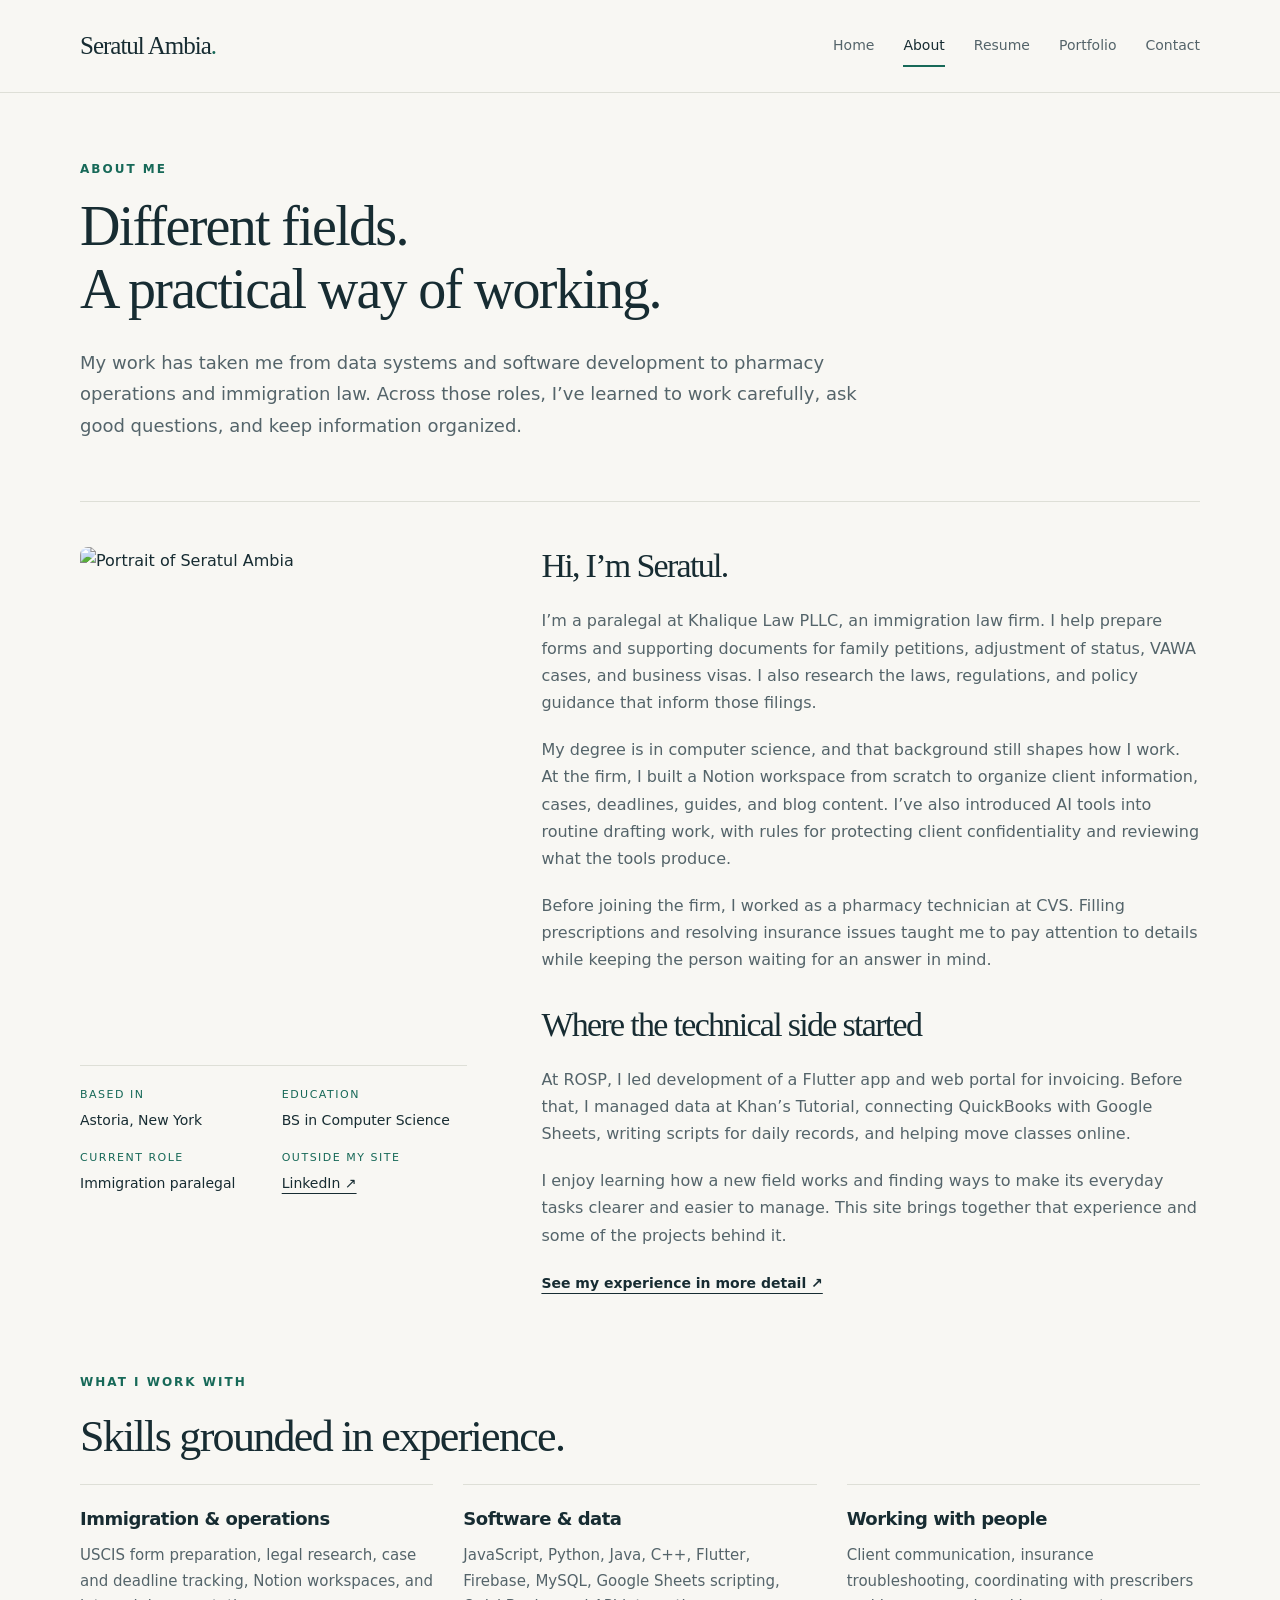
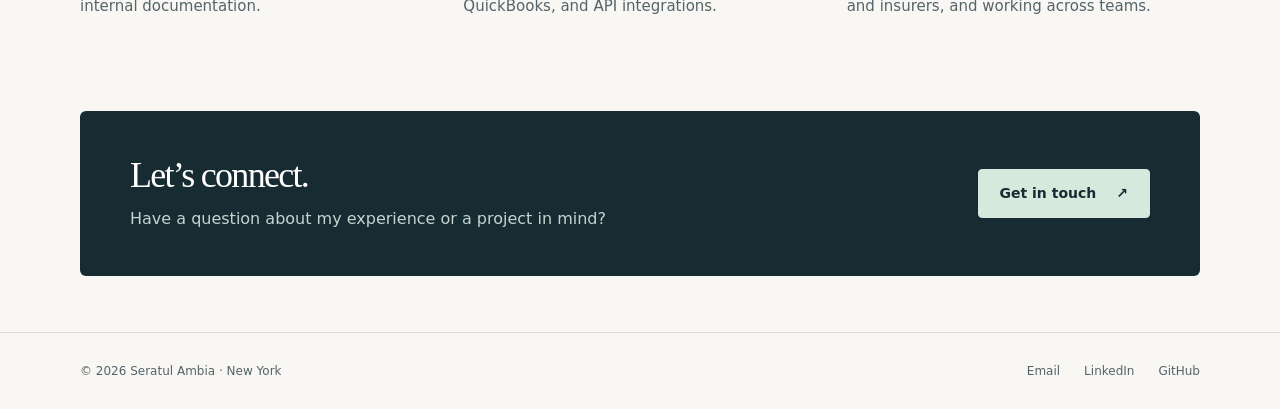
==== about.html @ 928ba1f8 "Refresh personal website with current experience and resume" ====
<!DOCTYPE html>
<html lang="en">
<head>
<meta charset="utf-8">
<meta name="viewport" content="width=device-width, initial-scale=1">
<title>About | Seratul Ambia</title>
<meta name="description" content="Learn about Seratul Ambia’s background in immigration law, software development, data management, and pharmacy work.">
<meta name="theme-color" content="#176958">
<meta property="og:title" content="About | Seratul Ambia">
<meta property="og:description" content="Learn about Seratul Ambia’s background in immigration law, software development, data management, and pharmacy work.">
<meta property="og:type" content="website">
<meta property="og:url" content="https://www.seratulambia.com/about.html">
<meta property="og:image" content="https://www.seratulambia.com/assets/img/about.jpg">
<link rel="canonical" href="https://www.seratulambia.com/about.html">
<link rel="icon" href="assets/img/favicon.svg" type="image/svg+xml">
<link rel="stylesheet" href="assets/css/style.css">
<script defer src="assets/js/main.js">
</script>
</head>
<body>
<a class="skip-link" href="#main">Skip to content</a>
<header class="site-header">
<div class="container header-inner">
<a class="brand" href="index.html" aria-label="Seratul Ambia home">Seratul Ambia<span>.</span>
</a>
<button class="menu-toggle" aria-expanded="false" aria-controls="navigation" type="button">Menu</button>
<nav class="navigation" id="navigation" aria-label="Main navigation">
<a href="index.html">Home</a>
<a href="about.html" aria-current="page">About</a>
<a href="resume.html">Resume</a>
<a href="portfolio.html">Portfolio</a>
<a href="contact.html">Contact</a>
</nav>
</div>
</header>
<main id="main">
<div class="container">
<header class="page-intro">
<p class="eyebrow">About me</p>
<h1>Different fields.<br>A practical way of working.</h1>
<p class="lead">My work has taken me from data systems and software development to pharmacy operations and immigration law. Across those roles, I’ve learned to work carefully, ask good questions, and keep information organized.</p>
</header>
</div>
<div class="container">
<section class="about-grid" aria-labelledby="about-story">
<div>
<img class="about-photo" src="assets/img/about.jpg" width="682" height="867" alt="Portrait of Seratul Ambia">
<dl class="facts">
<div>
<dt>Based in</dt>
<dd>Astoria, New York</dd>
</div>
<div>
<dt>Education</dt>
<dd>BS in Computer Science</dd>
</div>
<div>
<dt>Current role</dt>
<dd>Immigration paralegal</dd>
</div>
<div>
<dt>Outside my site</dt>
<dd>
<a href="https://www.linkedin.com/in/seratul-ambia-a23a291b6/">LinkedIn ↗</a>
</dd>
</div>
</dl>
</div>
<div class="prose">
<h2 id="about-story">Hi, I’m Seratul.</h2>
<p>I’m a paralegal at Khalique Law PLLC, an immigration law firm. I help prepare forms and supporting documents for family petitions, adjustment of status, VAWA cases, and business visas. I also research the laws, regulations, and policy guidance that inform those filings.</p>
<p>My degree is in computer science, and that background still shapes how I work. At the firm, I built a Notion workspace from scratch to organize client information, cases, deadlines, guides, and blog content. I’ve also introduced AI tools into routine drafting work, with rules for protecting client confidentiality and reviewing what the tools produce.</p>
<p>Before joining the firm, I worked as a pharmacy technician at CVS. Filling prescriptions and resolving insurance issues taught me to pay attention to details while keeping the person waiting for an answer in mind.</p>
<h2>Where the technical side started</h2>
<p>At ROSP, I led development of a Flutter app and web portal for invoicing. Before that, I managed data at Khan’s Tutorial, connecting QuickBooks with Google Sheets, writing scripts for daily records, and helping move classes online.</p>
<p>I enjoy learning how a new field works and finding ways to make its everyday tasks clearer and easier to manage. This site brings together that experience and some of the projects behind it.</p>
<a class="text-link" href="resume.html">See my experience in more detail ↗</a>
</div>
</section>
<section class="section" aria-labelledby="skills-title">
<p class="eyebrow">What I work with</p>
<h2 id="skills-title">Skills grounded in experience.</h2>
<div class="skills-grid">
<div class="skill-group">
<h3>Immigration &amp; operations</h3>
<p>USCIS form preparation, legal research, case and deadline tracking, Notion workspaces, and internal documentation.</p>
</div>
<div class="skill-group">
<h3>Software &amp; data</h3>
<p>JavaScript, Python, Java, C++, Flutter, Firebase, MySQL, Google Sheets scripting, QuickBooks, and API integrations.</p>
</div>
<div class="skill-group">
<h3>Working with people</h3>
<p>Client communication, insurance troubleshooting, coordinating with prescribers and insurers, and working across teams.</p>
</div>
</div>
</section>
</div>
<div class="container">
<section class="callout" aria-label="Get in touch">
<div>
<h2>Let’s connect.</h2>
<p>Have a question about my experience or a project in mind?</p>
</div>
<a class="button" href="contact.html">Get in touch <span aria-hidden="true">↗</span>
</a>
</section>
</div>
</main>
<footer class="site-footer">
<div class="container footer-inner">
<span>© <span data-year>2026</span> Seratul Ambia · New York</span>
<div class="footer-links">
<a href="mailto:seratul.ambia@gmail.com">Email</a>
<a href="https://www.linkedin.com/in/seratul-ambia-a23a291b6/">LinkedIn</a>
<a href="https://github.com/SeratulA">GitHub</a>
</div>
</div>
</footer>
</body>
</html>
---- assets/css/style.css ----
:root {
  --ink:#172c32;
  --muted:#54646a;
  --accent:#176958;
  --accent-light:#e5eee7;
  --paper:#f8f7f3;
  --white:#fff;
  --line:#dedfd7;
  --serif:Georgia,'Times New Roman',serif;
  --sans:system-ui,-apple-system,BlinkMacSystemFont,'Segoe UI',sans-serif;
}
* {
  box-sizing:border-box;
}
html {
  scroll-behavior:smooth;
  scroll-padding-top:110px;
}
body {
  margin:0;
  background:var(--paper);
  color:var(--ink);
  font-family:var(--sans);
  line-height:1.7;
  font-size:16px;
}
a {
  color:inherit;
  text-underline-offset:5px;
}
a:hover {
  color:var(--accent);
}
img {
  display:block;
  max-width:100%;
  height:auto;
}
button {
  font:inherit;
}
button,a {
  -webkit-tap-highlight-color:transparent;
}
button {
  cursor:pointer;
}
a:focus-visible,button:focus-visible,summary:focus-visible {
  outline:3px solid #c57b35;
  outline-offset:5px;
}
.container {
  width:min(1120px,calc(100% - 64px));
  margin-inline:auto;
}
.skip-link {
  position:fixed;
  top:-100px;
  left:16px;
  z-index:50;
  background:var(--ink);
  color:white;
  padding:12px;
}
.skip-link:focus {
  top:10px;
}
.site-header {
  border-bottom:1px solid var(--line);
  background:rgba(248,247,243,.97);
  position:sticky;
  top:0;
  z-index:20;
}
.header-inner {
  display:flex;
  align-items:center;
  justify-content:space-between;
  min-height:92px;
  gap:24px;
}
.brand {
  font-family:var(--serif);
  font-size:25px;
  text-decoration:none;
  letter-spacing:-1px;
}
.brand span {
  color:var(--accent);
}
.navigation {
  display:flex;
  align-items:center;
  gap:29px;
}
.navigation a {
  font-size:14px;
  text-decoration:none;
  color:var(--muted);
  padding:7px 0;
}
.navigation a[aria-current=page] {
  color:var(--ink);
  box-shadow:0 2px var(--accent);
}
.navigation a:hover {
  color:var(--accent);
}
.menu-toggle {
  display:none;
  border:1px solid var(--line);
  background:transparent;
  padding:6px 14px;
  border-radius:4px;
}
.eyebrow {
  font-size:12px;
  text-transform:uppercase;
  letter-spacing:2px;
  font-weight:600;
  color:var(--accent);
  margin:0 0 20px;
}
.eyebrow.light {
  color:#a8d7c2;
}
h1,h2,h3,p {
  margin-top:0;
}
h1,h2,h3 {
  font-weight:400;
}
h1,h2 {
  font-family:var(--serif);
  letter-spacing:-1.7px;
  line-height:1.12;
}
h1 {
  font-size:clamp(40px,5.2vw,66px);
  margin-bottom:26px;
}
h2 {
  font-size:clamp(32px,3.7vw,44px);
  margin-bottom:22px;
}
h3 {
  font-size:22px;
  line-height:1.35;
  font-weight:550;
  letter-spacing:-.5px;
  margin-bottom:12px;
}
.lead {
  font-size:18px;
  color:var(--muted);
  max-width:640px;
  line-height:1.75;
}
.hero {
  padding:70px 0 64px;
  display:grid;
  grid-template-columns:1.35fr 1fr;
  gap:90px;
  align-items:center;
}
.hero h1 em {
  font-style:normal;
  color:var(--accent);
}
.hero .lead {
  max-width:520px;
}
.hero-photo {
  position:relative;
  margin:0;
}
.hero-photo img {
  width:100%;
  aspect-ratio:4/4.7;
  object-fit:cover;
  object-position:center 35%;
  border-radius:140px 140px 8px 8px;
}
.hero-photo figcaption {
  font-size:12px;
  color:var(--muted);
  display:flex;
  justify-content:space-between;
  padding:16px 0 0;
  gap:12px;
}
.actions {
  display:flex;
  gap:14px;
  flex-wrap:wrap;
  align-items:center;
  margin-top:30px;
}
.button {
  display:inline-flex;
  align-items:center;
  justify-content:center;
  gap:20px;
  background:var(--accent);
  color:white;
  border:1px solid var(--accent);
  padding:13px 21px;
  text-decoration:none;
  font-size:14px;
  font-weight:550;
  border-radius:4px;
  line-height:1.5;
}
.button:hover {
  background:#114e43;
  color:#fff;
}
.button.secondary {
  background:transparent;
  color:var(--ink);
  border-color:#a7b2ad;
}
.button.secondary:hover {
  background:var(--accent-light);
}
.arrow {
  font-size:19px;
  font-weight:400;
}
.small-note {
  font-size:13px;
  color:var(--muted);
  margin-top:26px;
}
.experience-strip {
  display:flex;
  justify-content:space-between;
  gap:20px;
  border-block:1px solid var(--line);
  padding:22px 0;
  font-size:13px;
  color:var(--muted);
}
.experience-strip strong {
  font-weight:550;
  color:var(--ink);
}
.section {
  padding:76px 0;
}
.section-heading {
  display:flex;
  justify-content:space-between;
  align-items:end;
  gap:24px;
  margin-bottom:34px;
}
.section-heading h2 {
  margin-bottom:0;
}
.text-link {
  font-size:14px;
  font-weight:550;
  white-space:nowrap;
}
.work-grid {
  display:grid;
  grid-template-columns:repeat(3,1fr);
  gap:26px;
}
.work-card {
  border-top:1px solid var(--line);
  padding-top:22px;
  text-decoration:none;
  display:block;
}
.work-card:hover h3 {
  color:var(--accent);
}
.work-number {
  font-size:12px;
  letter-spacing:1px;
  color:var(--accent);
  margin-bottom:22px;
}
.work-card p {
  font-size:15px;
  color:var(--muted);
  margin-bottom:16px;
}
.work-card .text-link {
  color:var(--ink);
}
.tags {
  display:flex;
  flex-wrap:wrap;
  gap:8px;
  margin:20px 0;
}
.tag {
  font-size:12px;
  line-height:1.5;
  padding:5px 9px;
  border:1px solid var(--line);
  border-radius:4px;
  color:var(--muted);
}
.callout {
  background:var(--ink);
  color:white;
  padding:44px 50px;
  display:flex;
  align-items:center;
  justify-content:space-between;
  gap:32px;
  border-radius:6px;
}
.callout h2 {
  font-size:36px;
  margin-bottom:10px;
}
.callout p {
  color:#c6d3d1;
  margin:0;
}
.callout .button {
  background:#d7e8dd;
  color:var(--ink);
  border-color:#d7e8dd;
  white-space:nowrap;
}
.site-footer {
  margin-top:56px;
  border-top:1px solid var(--line);
  padding:28px 0;
}
.footer-inner {
  display:flex;
  align-items:center;
  justify-content:space-between;
  font-size:12px;
  gap:20px;
  color:var(--muted);
}
.footer-links {
  display:flex;
  gap:24px;
}
.footer-links a {
  text-decoration:none;
}
.page-intro {
  padding:66px 0 42px;
  border-bottom:1px solid var(--line);
  margin-bottom:45px;
}
.page-intro h1 {
  font-size:clamp(40px,4.6vw,56px);
  max-width:850px;
}
.page-intro .lead {
  max-width:780px;
}
.page-intro .eyebrow {
  margin-bottom:16px;
}
.about-grid {
  display:grid;
  grid-template-columns:1fr 1.7fr;
  gap:74px;
  align-items:start;
}
.about-photo {
  border-radius:8px;
  max-height:490px;
  object-fit:cover;
  width:100%;
}
.prose p {
  color:var(--muted);
  margin-bottom:20px;
}
.prose h2 {
  font-size:34px;
  margin-top:32px;
}
.prose h2:first-child {
  margin-top:0;
}
.facts {
  border-top:1px solid var(--line);
  margin-top:28px;
  padding-top:20px;
  display:grid;
  grid-template-columns:1fr 1fr;
  gap:16px;
}
.facts dt {
  font-size:11px;
  text-transform:uppercase;
  letter-spacing:1.5px;
  color:var(--accent);
}
.facts dd {
  margin:4px 0 0;
  font-size:14px;
}
.skills-grid {
  display:grid;
  grid-template-columns:repeat(3,1fr);
  gap:30px;
}
.skill-group {
  border-top:1px solid var(--line);
  padding-top:22px;
}
.skill-group h3 {
  font-size:18px;
}
.skill-group p {
  font-size:15px;
  color:var(--muted);
}
.resume-layout {
  display:grid;
  grid-template-columns:250px 1fr;
  gap:64px;
}
.resume-sidebar h2 {
  font-size:26px;
  letter-spacing:-.5px;
  margin-top:34px;
}
.resume-sidebar h2:first-child {
  margin-top:0;
}
.resume-sidebar p {
  font-size:14px;
  color:var(--muted);
}
.resume-sidebar .tags {
  gap:6px;
}
.timeline {
  position:relative;
  border-left:1px solid var(--line);
  padding-left:30px;
}
.resume-item {
  position:relative;
  padding-bottom:32px;
}
.resume-item::before {
  content:'';
  position:absolute;
  left:-36px;
  top:8px;
  width:10px;
  height:10px;
  background:var(--accent);
  border:3px solid var(--paper);
  border-radius:50%;
}
.job-meta {
  display:flex;
  justify-content:space-between;
  gap:20px;
  margin-bottom:9px;
  align-items:baseline;
}
.job-meta h2 {
  font-family:var(--sans);
  font-size:23px;
  font-weight:550;
  letter-spacing:-.6px;
  margin:0;
}
.dates {
  font-size:12px;
  color:var(--muted);
  white-space:nowrap;
}
.company {
  font-size:15px;
  color:var(--accent);
  margin-bottom:16px;
}
.resume-item ul {
  padding-left:18px;
  color:var(--muted);
  font-size:15px;
}
.resume-item li {
  padding-left:4px;
  margin-bottom:8px;
}
.resume-bottom {
  border-top:1px solid var(--line);
  padding-top:22px;
  margin-top:20px;
}
.project-index {
  display:flex;
  gap:10px;
  flex-wrap:wrap;
  margin-bottom:36px;
}
.project-index a {
  text-decoration:none;
  border:1px solid var(--line);
  font-size:13px;
  padding:8px 14px;
  border-radius:4px;
}
.project-index a:hover {
  background:var(--accent-light);
}
.project {
  padding:40px 0;
  border-top:1px solid var(--line);
  scroll-margin-top:120px;
}
.project:first-of-type {
  padding-top:10px;
  border-top:0;
}
.project-header {
  display:grid;
  grid-template-columns:1fr 1.3fr;
  gap:64px;
  margin-bottom:28px;
}
.project h2 {
  font-size:36px;
}
.project-header p {
  font-size:15px;
  color:var(--muted);
}
.project-role {
  font-size:13px;
  color:var(--accent);
}
.project-body {
  display:grid;
  grid-template-columns:repeat(3,1fr);
  gap:32px;
  padding:26px 0;
}
.project-body h3 {
  font-size:15px;
  margin-bottom:10px;
}
.project-body p {
  font-size:15px;
  color:var(--muted);
}
.workflow {
  display:grid;
  grid-template-columns:repeat(4,1fr);
  margin-top:20px;
  background:var(--accent-light);
  border-radius:6px;
  padding:30px;
  gap:26px;
}
.workflow span {
  font-size:12px;
  color:var(--accent);
  display:block;
  margin-bottom:12px;
}
.workflow h3 {
  font-size:17px;
  margin-bottom:8px;
}
.workflow p {
  font-size:13px;
  color:var(--muted);
  margin-bottom:0;
}
.project details {
  margin-top:16px;
}
.project summary {
  font-size:14px;
  font-weight:550;
  cursor:pointer;
  padding:13px 0;
}
.project-image {
  background:#edf0ec;
  border:1px solid var(--line);
  border-radius:6px;
  padding:20px;
  margin:14px 0;
}
.project-image img {
  width:100%;
  max-height:640px;
  object-fit:contain;
}
.project-image figcaption {
  font-size:12px;
  color:var(--muted);
  padding-top:16px;
}
.contact-layout {
  display:grid;
  grid-template-columns:1.15fr 1fr;
  gap:100px;
  padding-bottom:42px;
}
.contact-layout h2 {
  font-size:34px;
}
.contact-layout p {
  color:var(--muted);
}
.contact-list {
  margin:0;
}
.contact-list>div {
  padding:20px 0;
  border-bottom:1px solid var(--line);
}
.contact-list>div:first-child {
  padding-top:0;
}
.contact-list dt {
  font-size:11px;
  letter-spacing:1.6px;
  text-transform:uppercase;
  color:var(--accent);
  margin-bottom:7px;
}
.contact-list dd {
  margin:0;
  font-size:18px;
  overflow-wrap:anywhere;
}
.copy-row {
  display:flex;
  gap:14px;
  align-items:center;
  flex-wrap:wrap;
}
.copy-button {
  border:1px solid var(--line);
  background:transparent;
  font-size:12px;
  padding:5px 10px;
  border-radius:4px;
}
.copy-status {
  min-height:26px;
  font-size:13px;
  margin-top:8px;
  color:var(--accent);
}
.contact-cta {
  margin-top:26px;
}
.visually-hidden {
  position:absolute;
  width:1px;
  height:1px;
  padding:0;
  margin:-1px;
  overflow:hidden;
  clip:rect(0,0,0,0);
  white-space:nowrap;
  border:0;
}
@media(min-width:1500px) {
  .hero {
    gap:110px;
  }
  .hero-photo img {
    max-height:490px;
  }
}
@media(max-width:900px) {
  .container {
    width:calc(100% - 44px);
  }
  .hero {
    gap:40px;
    grid-template-columns:1.2fr 1fr;
  }
  .hero h1 {
    font-size:46px;
  }
  .navigation {
    gap:20px;
  }
  .hero-photo figcaption {
    flex-direction:column;
    gap:0;
  }
  .resume-layout {
    gap:34px;
    grid-template-columns:210px 1fr;
  }
  .project-header {
    gap:32px;
  }
  .about-grid {
    gap:38px;
  }
  .contact-layout {
    gap:44px;
  }
  .workflow {
    grid-template-columns:repeat(2,1fr);
  }
}
@media(max-width:680px) {
  .container {
    width:calc(100% - 40px);
  }
  .header-inner {
    min-height:75px;
  }
  .brand {
    font-size:23px;
  }
  .menu-toggle {
    display:block;
  }
  .navigation {
    position:absolute;
    left:0;
    right:0;
    top:75px;
    background:var(--paper);
    padding:15px 20px 24px;
    flex-direction:column;
    align-items:stretch;
    gap:2px;
    border-bottom:1px solid var(--line);
    display:none;
  }
  .navigation.open {
    display:flex;
  }
  .navigation a {
    padding:12px 4px;
  }
  .navigation a[aria-current=page] {
    box-shadow:none;
    color:var(--accent);
    font-weight:600;
  }
  .hero {
    grid-template-columns:1fr;
    gap:38px;
    padding:42px 0;
  }
  .hero h1 {
    font-size:45px;
  }
  .hero .lead {
    font-size:17px;
  }
  .hero-photo {
    max-width:400px;
    width:100%;
    margin:auto;
  }
  .hero-photo img {
    aspect-ratio:1.15;
    object-position:center 28%;
    border-radius:100px 100px 6px 6px;
  }
  .hero-photo figcaption {
    flex-direction:row;
  }
  .experience-strip {
    flex-direction:column;
    gap:8px;
    padding:20px 0;
  }
  .section {
    padding:48px 0;
  }
  .section-heading {
    align-items:start;
    flex-direction:column;
    gap:18px;
    margin-bottom:26px;
  }
  .work-grid,.skills-grid,.about-grid,.resume-layout,.project-header,.project-body,.contact-layout {
    grid-template-columns:1fr;
  }
  .work-grid {
    gap:34px;
  }
  .work-number {
    margin-bottom:15px;
  }
  .callout {
    padding:32px 26px;
    align-items:start;
    flex-direction:column;
    gap:22px;
  }
  .callout h2 {
    font-size:32px;
  }
  .footer-inner {
    align-items:start;
    flex-direction:column;
    gap:14px;
  }
  .site-footer {
    margin-top:40px;
  }
  .page-intro {
    padding-top:42px;
    margin-bottom:32px;
  }
  .page-intro h1 {
    font-size:42px;
  }
  .page-intro .lead {
    font-size:17px;
  }
  .about-grid {
    gap:30px;
  }
  .about-photo {
    max-height:390px;
    object-position:center 30%;
  }
  .skills-grid {
    gap:20px;
  }
  .resume-layout {
    gap:38px;
  }
  .resume-sidebar {
    border-bottom:1px solid var(--line);
    padding-bottom:28px;
  }
  .resume-sidebar h2 {
    margin-top:25px;
  }
  .timeline {
    padding-left:22px;
  }
  .resume-item::before {
    left:-28px;
  }
  .job-meta {
    display:block;
  }
  .job-meta h2 {
    margin-bottom:8px;
  }
  .project-header {
    gap:12px;
    margin-bottom:12px;
  }
  .project-body {
    gap:10px;
  }
  .workflow {
    padding:22px;
    gap:22px;
  }
  .project-image {
    padding:10px;
  }
  .contact-layout {
    gap:35px;
  }
  .facts {
    gap:16px;
  }
  .lead {
    font-size:17px;
  }
}
@media(prefers-reduced-motion:reduce) {
  html {
    scroll-behavior:auto;
  }
  * {
    transition:none!important;
  }
}
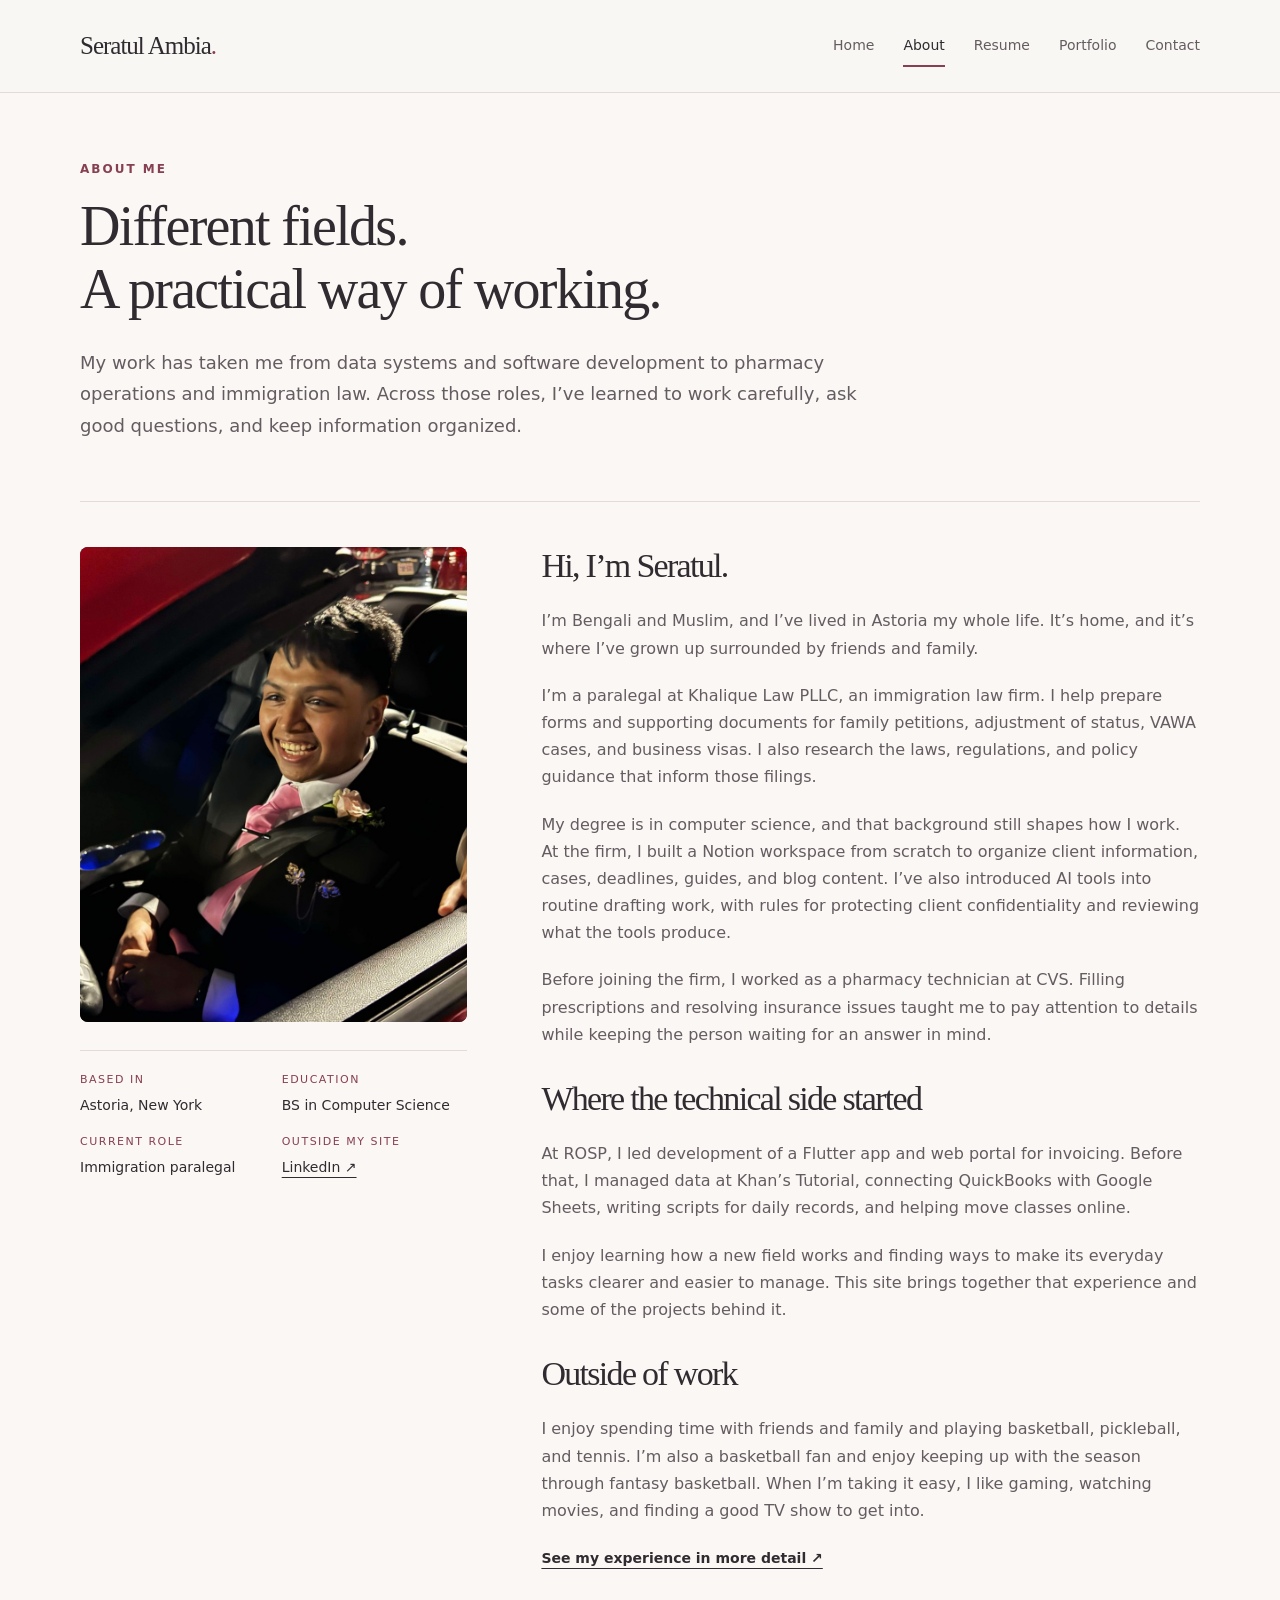
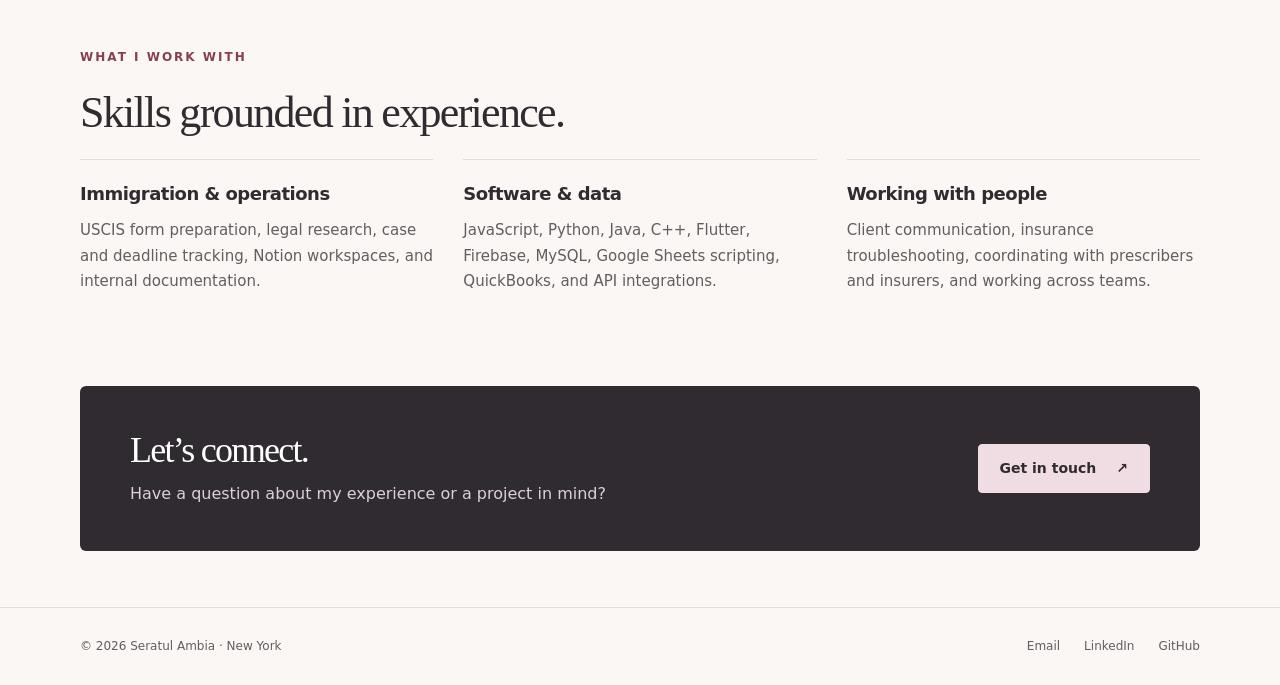
==== commit a1517488: "Add new portrait and personal background with a warm rose theme" ====
--- a/about.html
+++ b/about.html
@@ -4,17 +4,17 @@
 <meta charset="utf-8">
 <meta name="viewport" content="width=device-width, initial-scale=1">
 <title>About | Seratul Ambia</title>
-<meta name="description" content="Learn about Seratul Ambia’s background in immigration law, software development, data management, and pharmacy work.">
-<meta name="theme-color" content="#176958">
+<meta name="description" content="Get to know Seratul Ambia, an Astoria native and immigration paralegal with a background in software and data, and interests in sports, gaming, and film.">
+<meta name="theme-color" content="#874051">
 <meta property="og:title" content="About | Seratul Ambia">
-<meta property="og:description" content="Learn about Seratul Ambia’s background in immigration law, software development, data management, and pharmacy work.">
+<meta property="og:description" content="Get to know Seratul Ambia, an Astoria native and immigration paralegal with a background in software and data, and interests in sports, gaming, and film.">
 <meta property="og:type" content="website">
 <meta property="og:url" content="https://www.seratulambia.com/about.html">
-<meta property="og:image" content="https://www.seratulambia.com/assets/img/about.jpg">
+<meta property="og:image" content="https://www.seratulambia.com/assets/img/seratul-portrait-2026.jpg">
 <link rel="canonical" href="https://www.seratulambia.com/about.html">
 <link rel="icon" href="assets/img/favicon.svg" type="image/svg+xml">
-<link rel="stylesheet" href="assets/css/style.css">
-<script defer src="assets/js/main.js">
+<link rel="stylesheet" href="assets/css/style.css?v=20261007-photo">
+<script defer src="assets/js/main.js?v=20261007">
 </script>
 </head>
 <body>
@@ -44,7 +44,7 @@
 <div class="container">
 <section class="about-grid" aria-labelledby="about-story">
 <div>
-<img class="about-photo" src="assets/img/about.jpg" width="682" height="867" alt="Portrait of Seratul Ambia">
+<div class="portrait-frame portrait-about"><img class="about-photo" src="assets/img/seratul-portrait-2026.jpg" width="1152" height="1536" alt="Seratul Ambia smiling in a suit and pink tie"></div>
 <dl class="facts">
 <div>
 <dt>Based in</dt>
@@ -68,12 +68,15 @@
 </div>
 <div class="prose">
 <h2 id="about-story">Hi, I’m Seratul.</h2>
+<p>I’m Bengali and Muslim, and I’ve lived in Astoria my whole life. It’s home, and it’s where I’ve grown up surrounded by friends and family.</p>
 <p>I’m a paralegal at Khalique Law PLLC, an immigration law firm. I help prepare forms and supporting documents for family petitions, adjustment of status, VAWA cases, and business visas. I also research the laws, regulations, and policy guidance that inform those filings.</p>
 <p>My degree is in computer science, and that background still shapes how I work. At the firm, I built a Notion workspace from scratch to organize client information, cases, deadlines, guides, and blog content. I’ve also introduced AI tools into routine drafting work, with rules for protecting client confidentiality and reviewing what the tools produce.</p>
 <p>Before joining the firm, I worked as a pharmacy technician at CVS. Filling prescriptions and resolving insurance issues taught me to pay attention to details while keeping the person waiting for an answer in mind.</p>
 <h2>Where the technical side started</h2>
 <p>At ROSP, I led development of a Flutter app and web portal for invoicing. Before that, I managed data at Khan’s Tutorial, connecting QuickBooks with Google Sheets, writing scripts for daily records, and helping move classes online.</p>
 <p>I enjoy learning how a new field works and finding ways to make its everyday tasks clearer and easier to manage. This site brings together that experience and some of the projects behind it.</p>
+<h2>Outside of work</h2>
+<p>I enjoy spending time with friends and family and playing basketball, pickleball, and tennis. I’m also a basketball fan and enjoy keeping up with the season through fantasy basketball. When I’m taking it easy, I like gaming, watching movies, and finding a good TV show to get into.</p>
 <a class="text-link" href="resume.html">See my experience in more detail ↗</a>
 </div>
 </section>
--- a/assets/css/style.css
+++ b/assets/css/style.css
@@ -1,11 +1,11 @@
 :root {
-  --ink:#172c32;
-  --muted:#54646a;
-  --accent:#176958;
-  --accent-light:#e5eee7;
-  --paper:#f8f7f3;
+  --ink:#302b30;
+  --muted:#655c61;
+  --accent:#874051;
+  --accent-light:#f1e5e8;
+  --paper:#faf7f4;
   --white:#fff;
-  --line:#dedfd7;
+  --line:#e4dbd9;
   --serif:Georgia,'Times New Roman',serif;
   --sans:system-ui,-apple-system,BlinkMacSystemFont,'Segoe UI',sans-serif;
 }
@@ -122,7 +122,7 @@
   margin:0 0 20px;
 }
 .eyebrow.light {
-  color:#a8d7c2;
+  color:#e7bbc8;
 }
 h1,h2,h3,p {
   margin-top:0;
@@ -212,13 +212,13 @@
   line-height:1.5;
 }
 .button:hover {
-  background:#114e43;
+  background:#683342;
   color:#fff;
 }
 .button.secondary {
   background:transparent;
   color:var(--ink);
-  border-color:#a7b2ad;
+  border-color:#bcaab0;
 }
 .button.secondary:hover {
   background:var(--accent-light);
@@ -320,13 +320,13 @@
   margin-bottom:10px;
 }
 .callout p {
-  color:#c6d3d1;
+  color:#ded0d6;
   margin:0;
 }
 .callout .button {
-  background:#d7e8dd;
+  background:#f0dde3;
   color:var(--ink);
-  border-color:#d7e8dd;
+  border-color:#f0dde3;
   white-space:nowrap;
 }
 .site-footer {
@@ -589,7 +589,7 @@
   padding:13px 0;
 }
 .project-image {
-  background:#edf0ec;
+  background:#f1ebe8;
   border:1px solid var(--line);
   border-radius:6px;
   padding:20px;
@@ -890,3 +890,42 @@
     transition:none!important;
   }
 }
+
+/* Portrait framing keeps the original photograph intact. */
+.portrait-frame {
+  width:100%;
+  aspect-ratio:4 / 4.7;
+  overflow:hidden;
+  border-radius:140px 140px 8px 8px;
+  background:#302b30;
+}
+.portrait-frame img {
+  width:100%;
+  height:100%;
+  max-height:none;
+  aspect-ratio:auto;
+  object-fit:cover;
+  object-position:68% 30%;
+  border-radius:0;
+  transform:scale(1.32);
+  transform-origin:68% 30%;
+}
+.portrait-about {
+  border-radius:8px;
+  aspect-ratio:4 / 4.9;
+}
+@media (max-width:680px) {
+  .hero-photo .portrait-frame {
+    aspect-ratio:1.15;
+    border-radius:100px 100px 6px 6px;
+  }
+  .portrait-about {
+    max-height:420px;
+    aspect-ratio:1;
+  }
+  .portrait-frame img {
+    max-height:none;
+    aspect-ratio:auto;
+    border-radius:0;
+  }
+}
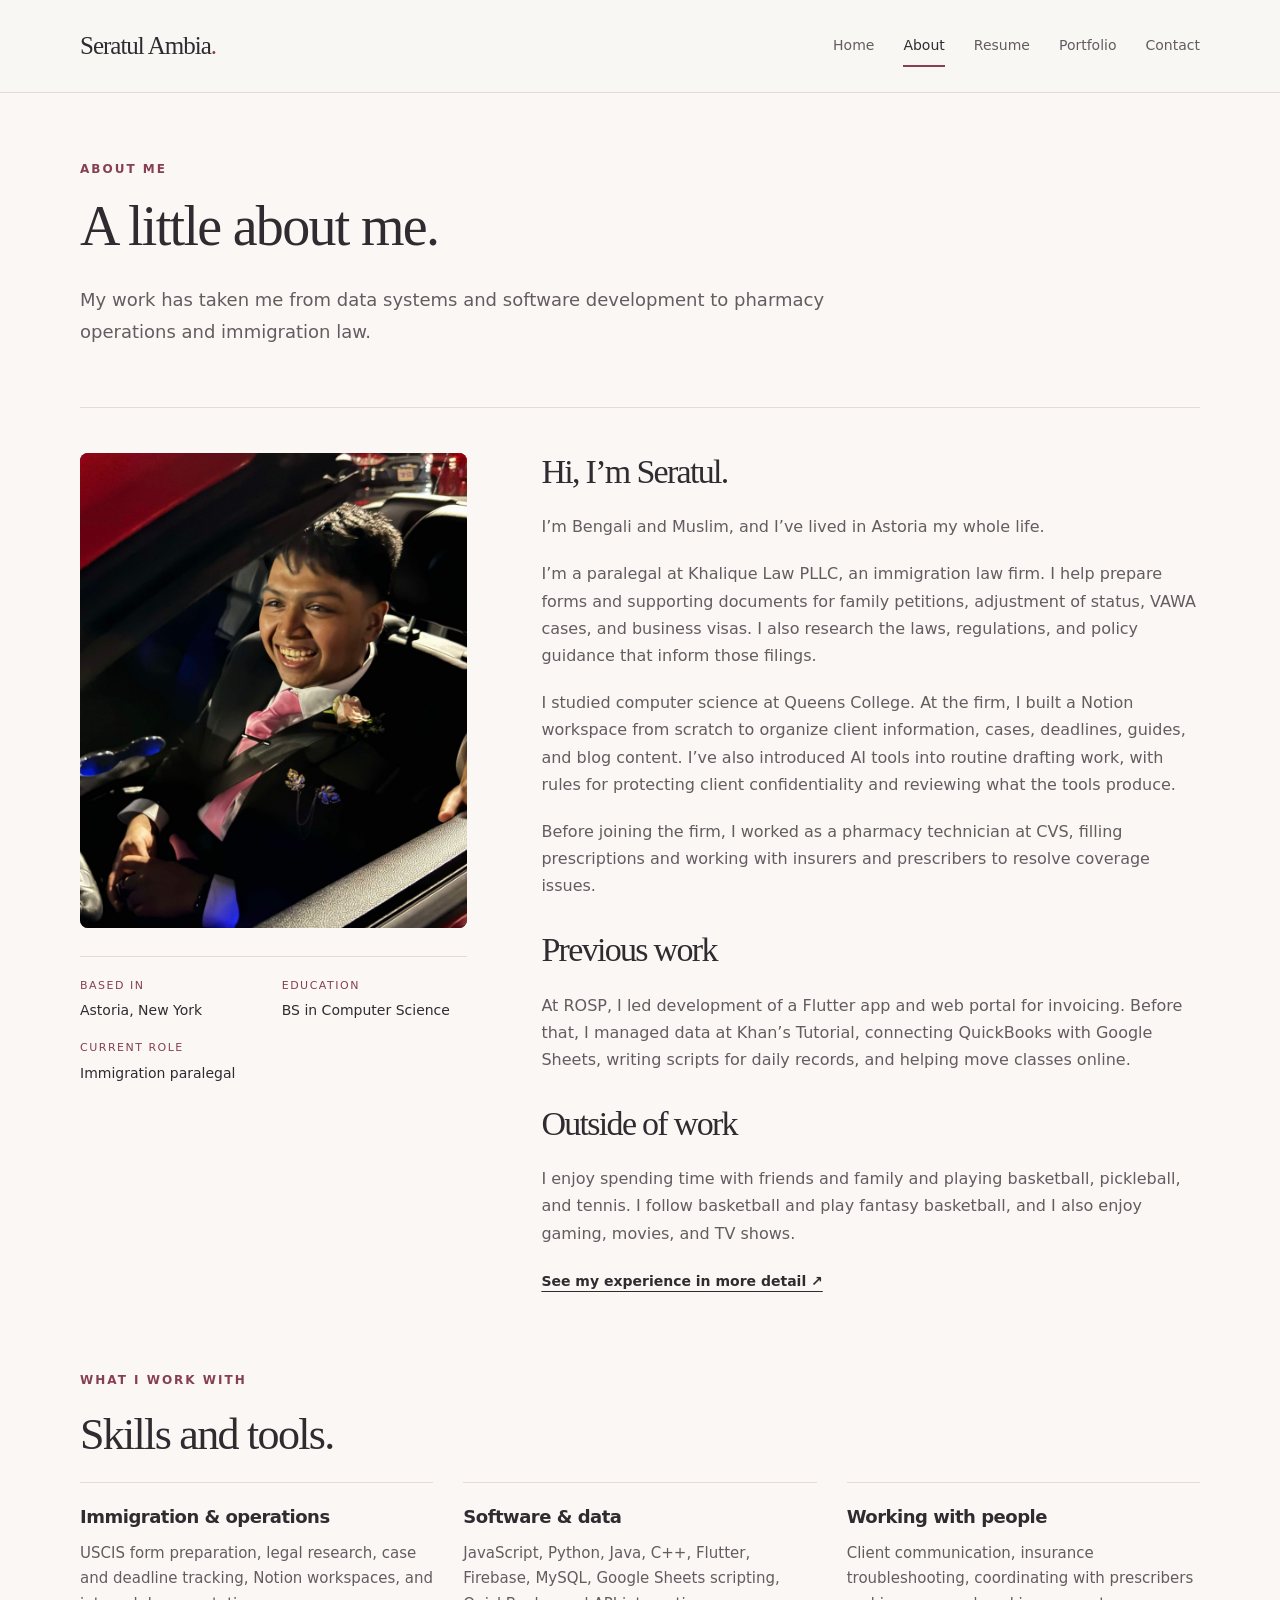
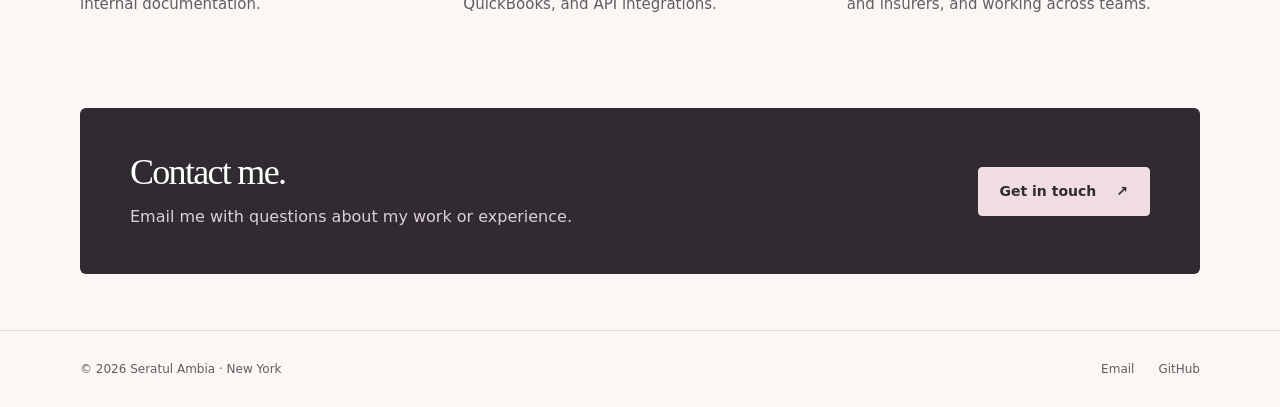
==== commit 6f661705: "Simplify website copy and remove LinkedIn links" ====
--- a/about.html
+++ b/about.html
@@ -37,8 +37,8 @@
 <div class="container">
 <header class="page-intro">
 <p class="eyebrow">About me</p>
-<h1>Different fields.<br>A practical way of working.</h1>
-<p class="lead">My work has taken me from data systems and software development to pharmacy operations and immigration law. Across those roles, I’ve learned to work carefully, ask good questions, and keep information organized.</p>
+<h1>A little about me.</h1>
+<p class="lead">My work has taken me from data systems and software development to pharmacy operations and immigration law.</p>
 </header>
 </div>
 <div class="container">
@@ -58,31 +58,24 @@
 <dt>Current role</dt>
 <dd>Immigration paralegal</dd>
 </div>
-<div>
-<dt>Outside my site</dt>
-<dd>
-<a href="https://www.linkedin.com/in/seratul-ambia-a23a291b6/">LinkedIn ↗</a>
-</dd>
-</div>
 </dl>
 </div>
 <div class="prose">
 <h2 id="about-story">Hi, I’m Seratul.</h2>
-<p>I’m Bengali and Muslim, and I’ve lived in Astoria my whole life. It’s home, and it’s where I’ve grown up surrounded by friends and family.</p>
+<p>I’m Bengali and Muslim, and I’ve lived in Astoria my whole life.</p>
 <p>I’m a paralegal at Khalique Law PLLC, an immigration law firm. I help prepare forms and supporting documents for family petitions, adjustment of status, VAWA cases, and business visas. I also research the laws, regulations, and policy guidance that inform those filings.</p>
-<p>My degree is in computer science, and that background still shapes how I work. At the firm, I built a Notion workspace from scratch to organize client information, cases, deadlines, guides, and blog content. I’ve also introduced AI tools into routine drafting work, with rules for protecting client confidentiality and reviewing what the tools produce.</p>
-<p>Before joining the firm, I worked as a pharmacy technician at CVS. Filling prescriptions and resolving insurance issues taught me to pay attention to details while keeping the person waiting for an answer in mind.</p>
-<h2>Where the technical side started</h2>
+<p>I studied computer science at Queens College. At the firm, I built a Notion workspace from scratch to organize client information, cases, deadlines, guides, and blog content. I’ve also introduced AI tools into routine drafting work, with rules for protecting client confidentiality and reviewing what the tools produce.</p>
+<p>Before joining the firm, I worked as a pharmacy technician at CVS, filling prescriptions and working with insurers and prescribers to resolve coverage issues.</p>
+<h2>Previous work</h2>
 <p>At ROSP, I led development of a Flutter app and web portal for invoicing. Before that, I managed data at Khan’s Tutorial, connecting QuickBooks with Google Sheets, writing scripts for daily records, and helping move classes online.</p>
-<p>I enjoy learning how a new field works and finding ways to make its everyday tasks clearer and easier to manage. This site brings together that experience and some of the projects behind it.</p>
 <h2>Outside of work</h2>
-<p>I enjoy spending time with friends and family and playing basketball, pickleball, and tennis. I’m also a basketball fan and enjoy keeping up with the season through fantasy basketball. When I’m taking it easy, I like gaming, watching movies, and finding a good TV show to get into.</p>
+<p>I enjoy spending time with friends and family and playing basketball, pickleball, and tennis. I follow basketball and play fantasy basketball, and I also enjoy gaming, movies, and TV shows.</p>
 <a class="text-link" href="resume.html">See my experience in more detail ↗</a>
 </div>
 </section>
 <section class="section" aria-labelledby="skills-title">
 <p class="eyebrow">What I work with</p>
-<h2 id="skills-title">Skills grounded in experience.</h2>
+<h2 id="skills-title">Skills and tools.</h2>
 <div class="skills-grid">
 <div class="skill-group">
 <h3>Immigration &amp; operations</h3>
@@ -102,8 +95,8 @@
 <div class="container">
 <section class="callout" aria-label="Get in touch">
 <div>
-<h2>Let’s connect.</h2>
-<p>Have a question about my experience or a project in mind?</p>
+<h2>Contact me.</h2>
+<p>Email me with questions about my work or experience.</p>
 </div>
 <a class="button" href="contact.html">Get in touch <span aria-hidden="true">↗</span>
 </a>
@@ -115,7 +108,6 @@
 <span>© <span data-year>2026</span> Seratul Ambia · New York</span>
 <div class="footer-links">
 <a href="mailto:seratul.ambia@gmail.com">Email</a>
-<a href="https://www.linkedin.com/in/seratul-ambia-a23a291b6/">LinkedIn</a>
 <a href="https://github.com/SeratulA">GitHub</a>
 </div>
 </div>
